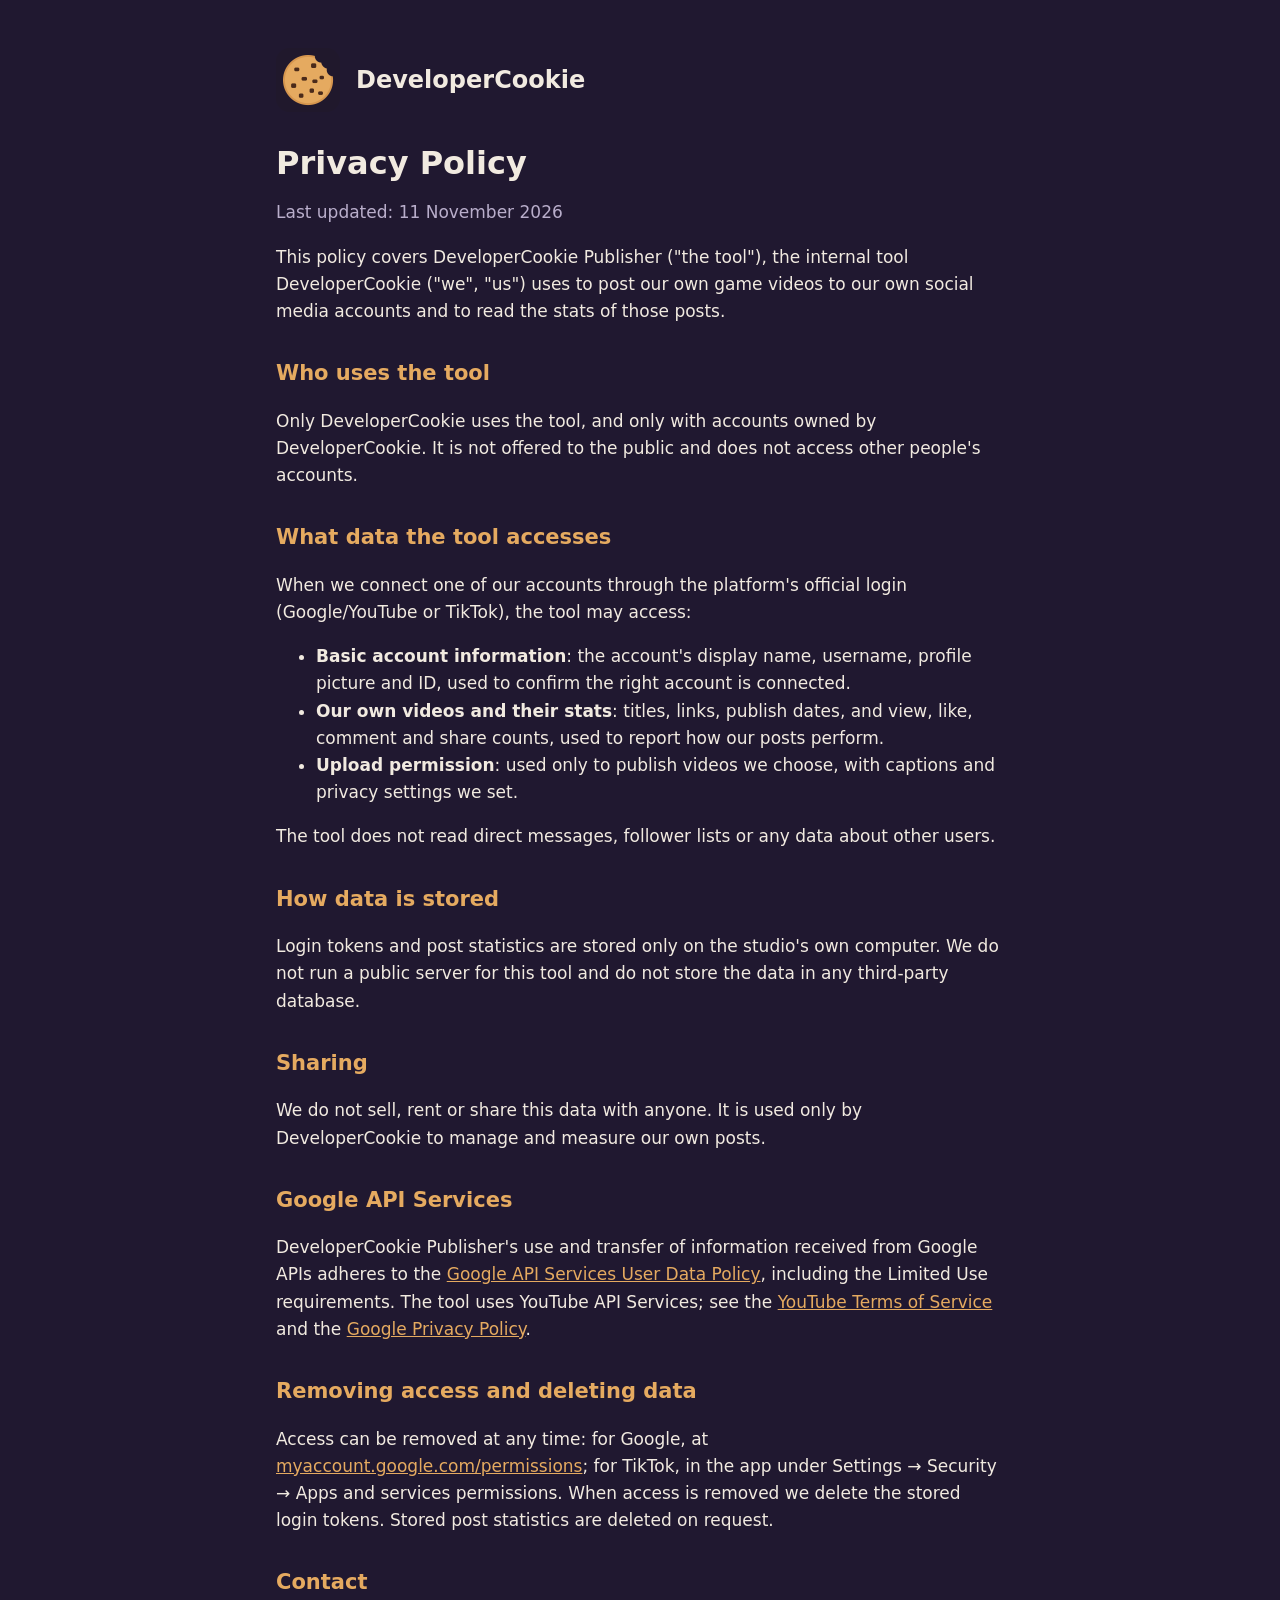
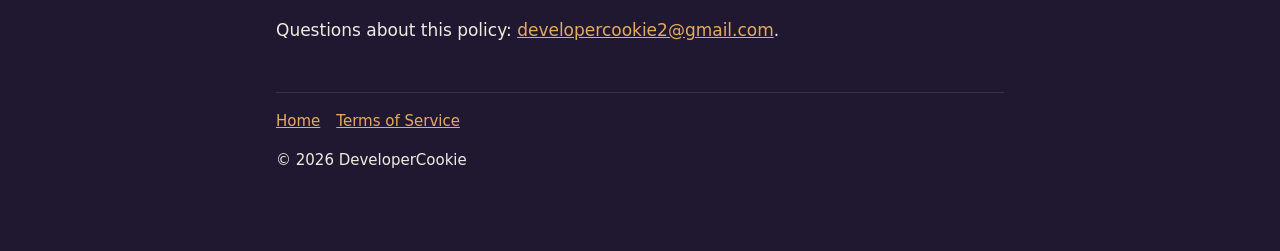
==== privacy.html @ 1fa8b785 "Add studio site: home, privacy policy, terms, icon" ====
<!doctype html>
<html lang="en">
<head>
<meta charset="utf-8">
<meta name="viewport" content="width=device-width, initial-scale=1">
<title>Privacy Policy – DeveloperCookie</title>
<link rel="icon" href="icon.png">
<link rel="stylesheet" href="style.css">
</head>
<body>
<main>
  <header><img src="icon.png" alt="DeveloperCookie logo"><a href="./">DeveloperCookie</a></header>

  <h1>Privacy Policy</h1>
  <p class="muted">Last updated: 11 November 2026</p>

  <p>This policy covers DeveloperCookie Publisher ("the tool"), the internal tool DeveloperCookie ("we", "us") uses to post our own game videos to our own social media accounts and to read the stats of those posts.</p>

  <h2>Who uses the tool</h2>
  <p>Only DeveloperCookie uses the tool, and only with accounts owned by DeveloperCookie. It is not offered to the public and does not access other people's accounts.</p>

  <h2>What data the tool accesses</h2>
  <p>When we connect one of our accounts through the platform's official login (Google/YouTube or TikTok), the tool may access:</p>
  <ul>
    <li><strong>Basic account information</strong>: the account's display name, username, profile picture and ID, used to confirm the right account is connected.</li>
    <li><strong>Our own videos and their stats</strong>: titles, links, publish dates, and view, like, comment and share counts, used to report how our posts perform.</li>
    <li><strong>Upload permission</strong>: used only to publish videos we choose, with captions and privacy settings we set.</li>
  </ul>
  <p>The tool does not read direct messages, follower lists or any data about other users.</p>

  <h2>How data is stored</h2>
  <p>Login tokens and post statistics are stored only on the studio's own computer. We do not run a public server for this tool and do not store the data in any third-party database.</p>

  <h2>Sharing</h2>
  <p>We do not sell, rent or share this data with anyone. It is used only by DeveloperCookie to manage and measure our own posts.</p>

  <h2>Google API Services</h2>
  <p>DeveloperCookie Publisher's use and transfer of information received from Google APIs adheres to the <a href="https://developers.google.com/terms/api-services-user-data-policy">Google API Services User Data Policy</a>, including the Limited Use requirements. The tool uses YouTube API Services; see the <a href="https://www.youtube.com/t/terms">YouTube Terms of Service</a> and the <a href="https://policies.google.com/privacy">Google Privacy Policy</a>.</p>

  <h2>Removing access and deleting data</h2>
  <p>Access can be removed at any time: for Google, at <a href="https://myaccount.google.com/permissions">myaccount.google.com/permissions</a>; for TikTok, in the app under Settings &rarr; Security &rarr; Apps and services permissions. When access is removed we delete the stored login tokens. Stored post statistics are deleted on request.</p>

  <h2>Contact</h2>
  <p>Questions about this policy: <a href="mailto:developercookie2@gmail.com">developercookie2@gmail.com</a>.</p>

  <footer>
    <a href="./">Home</a><a href="terms.html">Terms of Service</a>
    <p>&copy; 2026 DeveloperCookie</p>
  </footer>
</main>
</body>
</html>
---- style.css ----
:root { --bg: #201830; --card: #2c2240; --text: #f1eae0; --muted: #b9aecb; --accent: #e5aa60; }
* { box-sizing: border-box; }
body { margin: 0; background: var(--bg); color: var(--text); font: 17px/1.6 system-ui, -apple-system, "Segoe UI", sans-serif; }
main { max-width: 760px; margin: 0 auto; padding: 48px 16px 64px; }
header { display: flex; align-items: center; gap: 16px; margin-bottom: 32px; }
header img { width: 64px; height: 64px; border-radius: 14px; }
header a { color: var(--text); text-decoration: none; font-weight: 700; font-size: 24px; }
h1 { font-size: 32px; line-height: 1.2; margin: 0 0 16px; }
h2 { font-size: 21px; margin: 32px 0 8px; color: var(--accent); }
p, li { color: var(--text); }
.muted { color: var(--muted); }
a { color: var(--accent); }
.card { background: var(--card); border-radius: 12px; padding: 20px 24px; margin: 24px 0; }
footer { margin-top: 48px; padding-top: 16px; border-top: 1px solid #3a2f52; color: var(--muted); font-size: 15px; }
footer a { margin-right: 16px; }
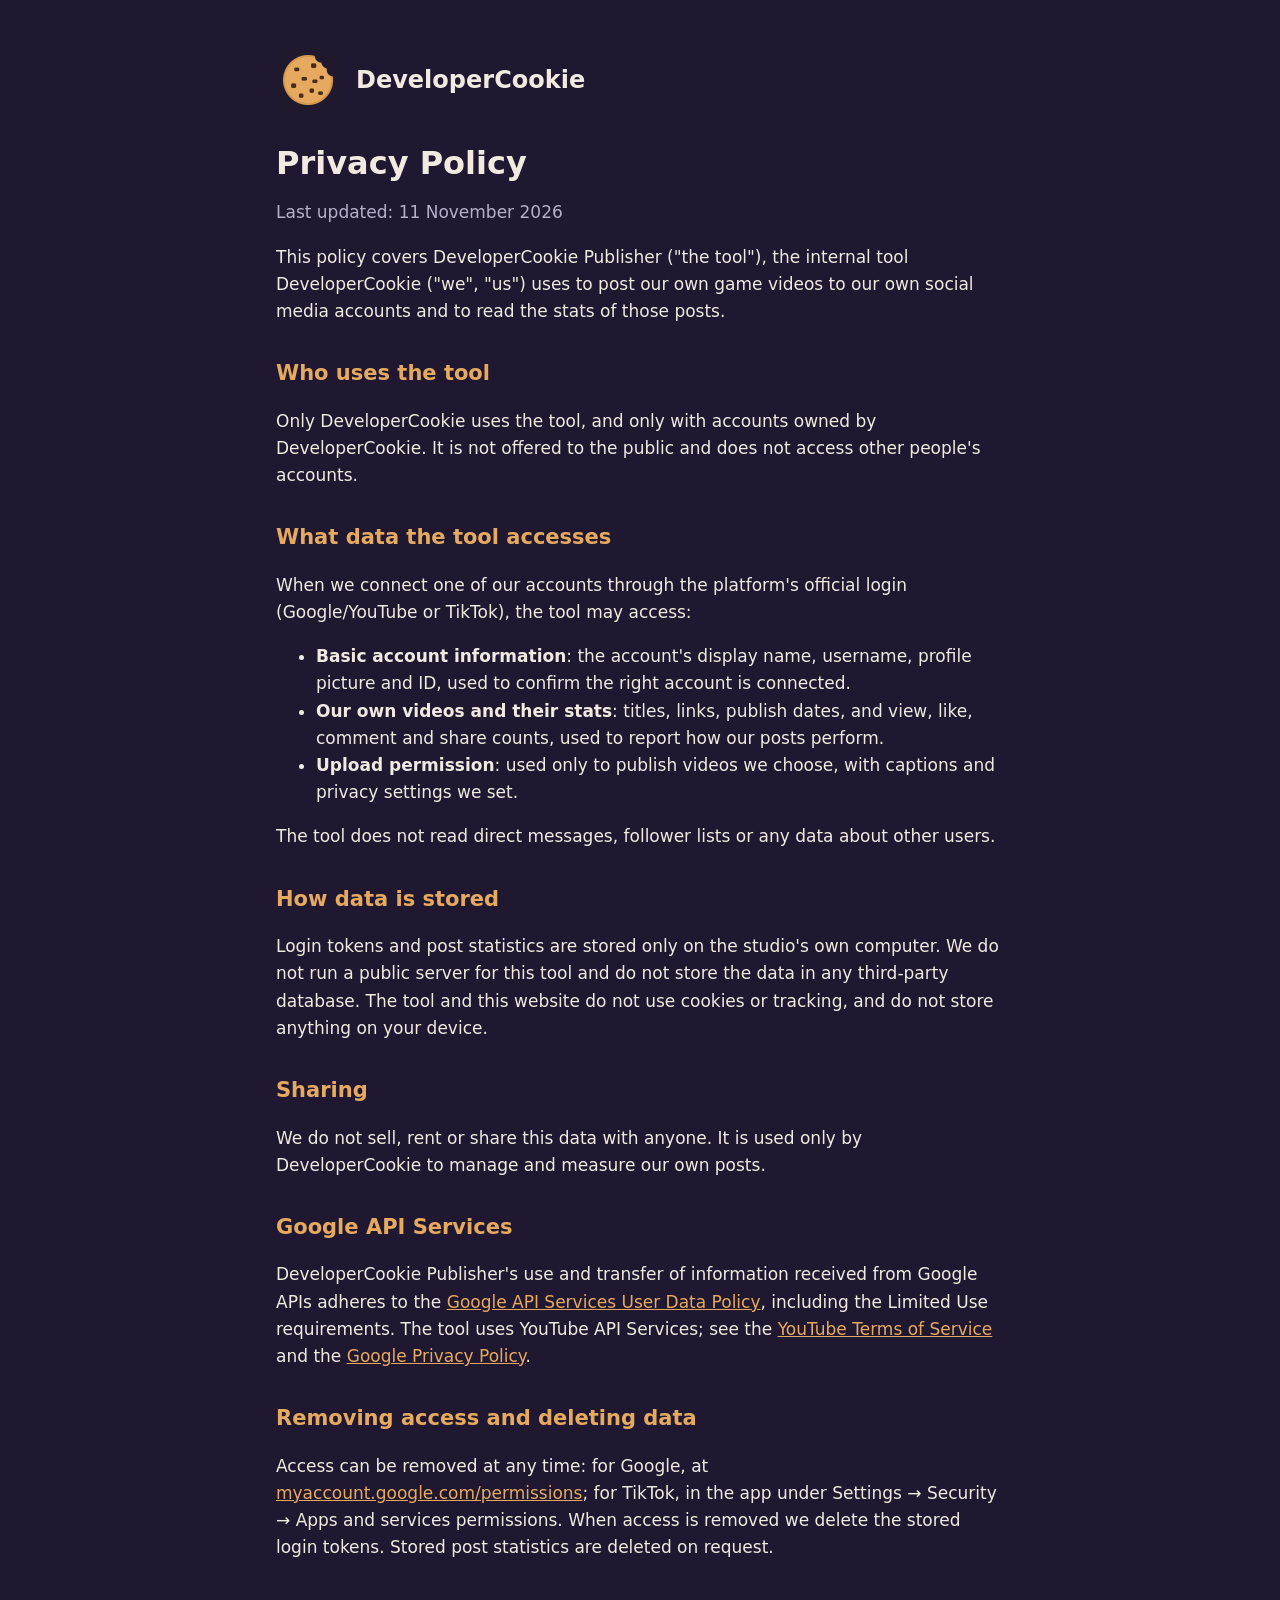
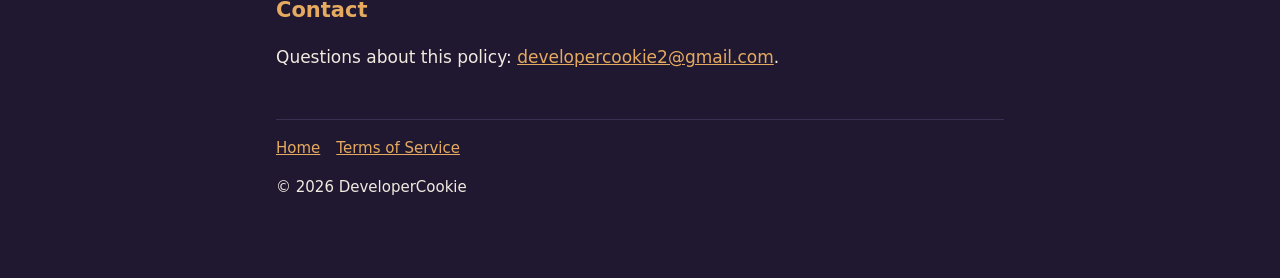
==== commit b13811f9: "Add files via upload" ====
--- a/privacy.html
+++ b/privacy.html
@@ -29,7 +29,7 @@
   <p>The tool does not read direct messages, follower lists or any data about other users.</p>
 
   <h2>How data is stored</h2>
-  <p>Login tokens and post statistics are stored only on the studio's own computer. We do not run a public server for this tool and do not store the data in any third-party database.</p>
+  <p>Login tokens and post statistics are stored only on the studio's own computer. We do not run a public server for this tool and do not store the data in any third-party database. The tool and this website do not use cookies or tracking, and do not store anything on your device.</p>
 
   <h2>Sharing</h2>
   <p>We do not sell, rent or share this data with anyone. It is used only by DeveloperCookie to manage and measure our own posts.</p>
